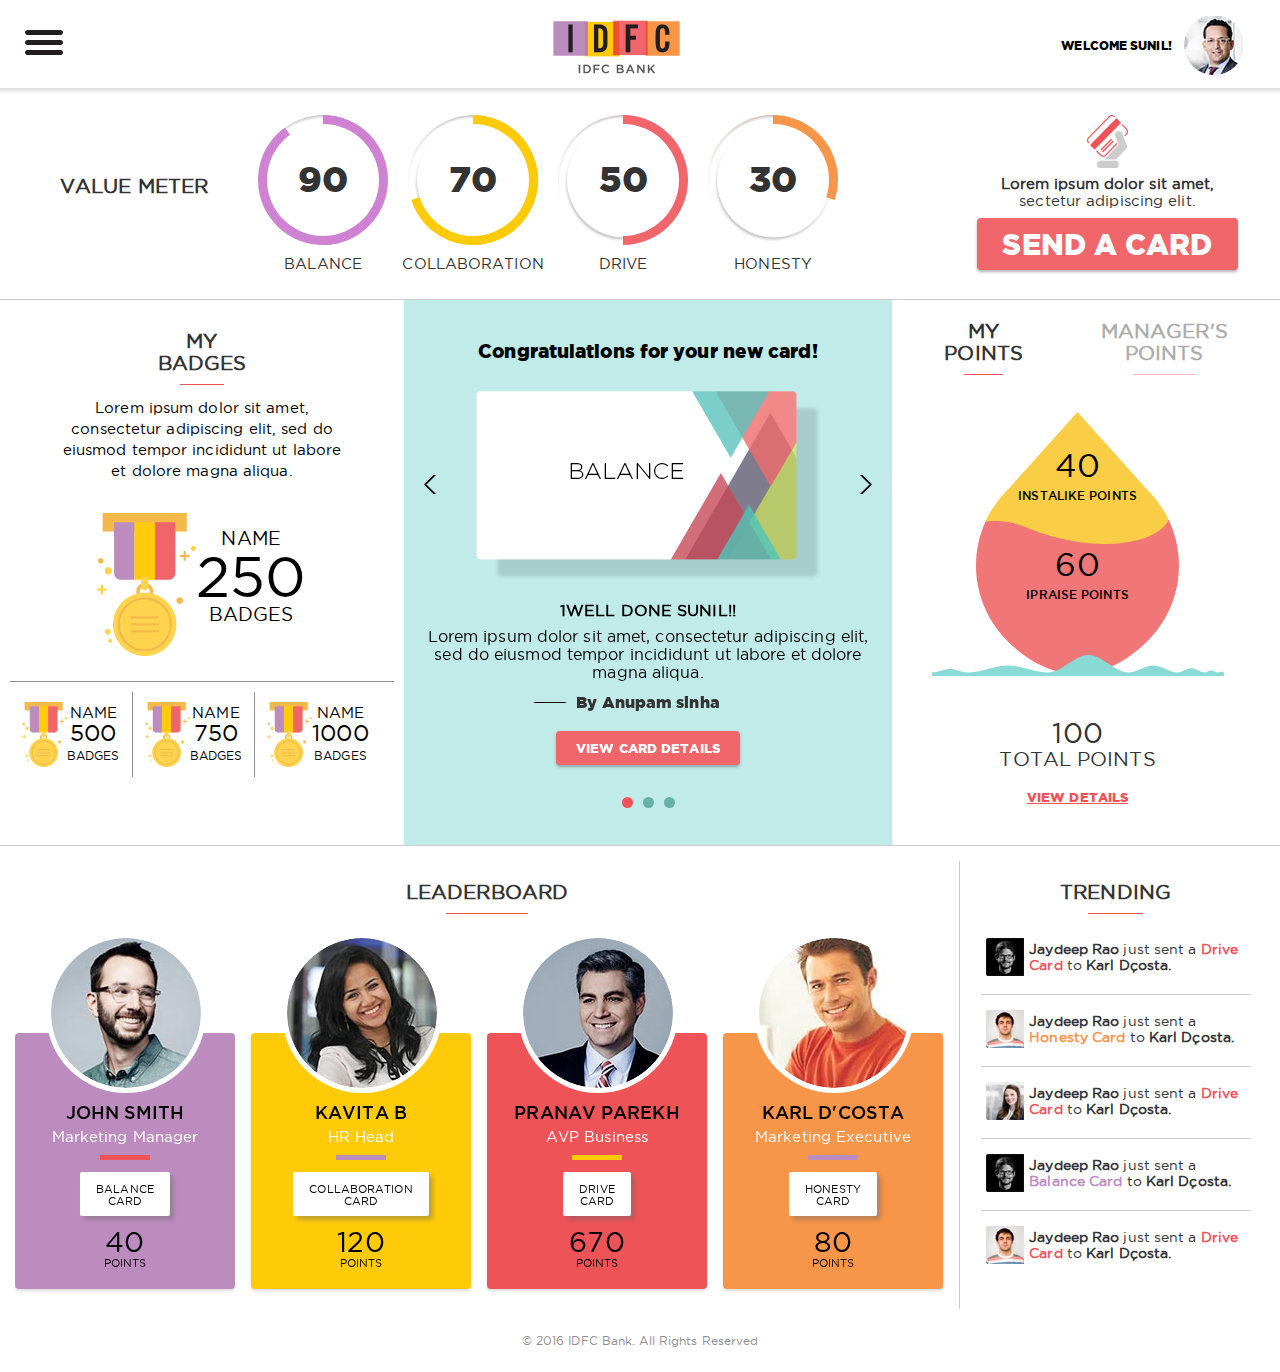
==== index.html @ 2888570b "initial commit" ====
<!DOCTYPE HTML>
<html>
<head>
<meta http-equiv="Content-Type" content="text/html; charset=utf-8" />
<meta name="viewport" content="width=device-width, initial-scale=1, maximum-scale=1,  user-scalable = no"/>
<title>IDFC</title>
<link type="text/css" rel="stylesheet" href="css/common.css">
<link type="text/css" rel="stylesheet" href="css/media.css">
<link type="text/css" rel="stylesheet" href="css/owl.carousel.css">
<script type="text/javascript" src="js/jquery-1.10.2.min.js"></script>
<script type="text/javascript" src="js/owl.carousel.min.js"></script>
<script type="text/javascript" src="js/main.js"></script>
</head>
<body>
<header>
  <div class="container">
    <div class="leftheader">
      <div class="menucontainer"><span class="menu"></span>
        <nav>
          <ul>
            <li class="purple"><a href="javascript:;">Navigation 1</a></li>
            <li class="yellow"><a href="javascript:;">Navigation 2</a></li>
            <li class="pink"><a href="javascript:;">Navigation 3</a></li>
            <li class="orange"><a href="javascript:;">Navigation 4</a></li>
            <li class="purple"><a href="javascript:;">Navigation 5</a></li>
            <li class="yellow"><a href="javascript:;">Navigation 6</a></li>
          </ul>
        </nav>
      </div>
    </div>
    <div class="rightheader">
      <div class="logo"><img src="images/logo.png" alt="IDFC"/></div>
      <div class="welcome"><img src="images/sunil.jpg" alt="Sunil"/>
        <p>Welcome Sunil!</p>
      </div>
    </div>
  </div>
</header>
<section id="toparea">
  <div class="container">
    <div class="valuemeter">
      <h2><span>Value Meter</span></h2>
      <div class="accorddetail">
        <ul>
          <li>
            <div class="progress-bar position" data-percent="90" data-duration="" data-color="#fff,#ce82d1"></div>
            <p>Balance</p>
          </li>
          <li>
            <div class="progress-bar position" data-percent="70" data-duration="" data-color="#fff,#ffcb08"></div>
            <p>collaboration</p>
          </li>
          <li>
            <div class="progress-bar position" data-percent="50" data-duration="" data-color="#fff,#f1666a"></div>
            <p>Drive</p>
          </li>
          <li>
            <div class="progress-bar position" data-percent="30" data-duration="" data-color="#fff,#f79548"></div>
            <p>Honesty</p>
          </li>
        </ul>
      </div>
      <div class="bars">
        <div class="bar purple"></div>
        <div class="bar yellow"></div>
        <div class="bar pink"></div>
        <div class="bar orange"></div>
      </div>
    </div>
    <div class="sendacard"> <img src="images/sendacard-icon.png" alt=""/>
      <p><strong>Lorem ipsum dolor sit amet, </strong> sectetur adipiscing elit.</p>
      <p class="button"><a href="javascript:;">Send a card</a></p>
    </div>
  </div>
</section>
<div class="clear"></div>
<section id="midcontent">
  <div class="container"> 
    <!-- My Badges -->
    <div class="mybadges">
      <h2 class="pseudo_border">My <br>
        Badges</h2>
      <p>Lorem ipsum dolor sit amet, 
        consectetur adipiscing elit, sed do 
        eiusmod tempor incididunt ut labore et dolore magna aliqua. </p>
      <ul class="firstactive">
        <li>
          <div class="inner">
          <img src="images/badge.png" alt=""/>
          <p> Name <span class="value">250</span> <span class="badges">Badges</span></p>
        </li>
        <li><img src="images/badge.png" alt=""/>
          <p> Name <span class="value">500</span> <span class="badges">Badges</span></p>
        </li>
        <li><img src="images/badge.png" alt=""/>
          <p> Name <span class="value">750</span> <span class="badges">Badges</span></p>
        </li>
        <li><img src="images/badge.png" alt=""/>
          <p> Name <span class="value">1000</span> <span class="badges">Badges</span></p>
        </li>
      </ul>
    </div>
    <!-- /My Badges --> 
    <!-- Card Details -->
    <div class="carddetails">
      <h2>Congratulations for your new card!</h2>
      <div id="carddetails-owl-demo" class="owl-carousel owl-theme">
        <div class="item">
          <div class="carddetail"> <img src="images/balance-card.png" alt=""/>
            <p><span>1Well Done Sunil!!</span>Lorem ipsum dolor sit amet, consectetur adipiscing elit, sed do 
              eiusmod tempor incididunt ut labore et dolore magna aliqua. </p>
            <div class="carddetailsnamecontainer">
              <h3>By Anupam sinha</h3>
            </div>
            <p class="button"><a href="javascript:;">View Card Details</a></p>
          </div>
        </div>
        <div class="item">
          <div class="carddetail"> <img src="images/balance-card.png" alt=""/>
            <p><span>2Well Done Sunil!!</span>Lorem ipsum dolor sit amet, consectetur adipiscing elit, sed do 
              eiusmod tempor incididunt ut labore et dolore magna aliqua. </p>
            <div class="carddetailsnamecontainer">
              <h3>By Anupam sinha</h3>
            </div>
            <p class="button"><a href="javascript:;">View Card Details</a></p>
          </div>
        </div>
        <div class="item">
          <div class="carddetail"> <img src="images/balance-card.png" alt=""/>
            <p><span>3Well Done Sunil!!</span>Lorem ipsum dolor sit amet, consectetur adipiscing elit, sed do 
              eiusmod tempor incididunt ut labore et dolore magna aliqua. </p>
            <div class="carddetailsnamecontainer">
              <h3>By Anupam sinha</h3>
            </div>
            <p class="button"><a href="javascript:;">View Card Details</a></p>
          </div>
        </div>
      </div>
    </div>
    <!-- Card Details --> 
    <!-- My - Manager Points -->
    <div class="my_managerpoints">
      <ul class="tab">
        <li>
          <h2 class="pseudo_border">My<br>
            Points</h2>
        </li>
        <li>
          <h2 class="pseudo_border">Manager's<br>
            Points</h2>
        </li>
      </ul>
      <div class="tabdetail">
        <div id="animatebounce"> <img src="images/mypoints-image.png" alt="" />
          <div class="instalike">
            <p class="value">40 <span>instalike Points</span></p>
          </div>
          <div class="ipraise">
            <p class="value">60 <span>ipraise Points</span></p>
          </div>
        </div>
        <div id="animatewave"> <img src="images/waveanimate.png" alt=""/> </div>
        <p class="totalpoints"><span>100</span>Total Points</p>
        <p class="link"><a href="javascript:;">View Details</a></p>
      </div>
      <div class="tabdetail"> <img src="images/bulb-raise.png" alt=""  class="bulbraise"/>
        <div class="bulb"> <img src="images/managerpoints-image.png" alt=""/>
          <div class="shared">
            <p class="value">70 <span>shared Points</span></p>
          </div>
          <div class="balance">
            <p class="value">80 <span>Balance Points</span></p>
          </div>
        </div>
        <p class="totalpoints"><span>150</span>Total Points</p>
        <p class="link"><a href="javascript:;">View Details</a></p>
      </div>
    </div>
    <!-- /My - Manager Points --> 
  </div>
</section>
<div class="clear"></div>
<div class="container">
  <section id="leaderboard">
    <h2 class="pseudo_border">Leaderboard</h2>
    <div id="leaderboard-owl-demo" class="owl-carousel owl-theme">
      <div class="item">
        <div class="leaderboardbox purple">
          <div class="leaderboardboxphoto"><img src="images/john-smith.jpg" alt=""/></div>
          <h2>John Smith</h2>
          <h3>Marketing Manager</h3>
          <span class="divider pink"></span>
          <p class="button"><a href="javascript:;">Balance<br>
            Card</a></p>
          <p class="points"><span>40</span> points</p>
        </div>
      </div>
      <div class="item">
        <div class="leaderboardbox yellow">
          <div class="leaderboardboxphoto"><img src="images/kavita-b.jpg" alt=""/></div>
          <h2>Kavita B</h2>
          <h3>HR Head</h3>
          <span class="divider purple"></span>
          <p class="button"><a href="javascript:;">collaboration<br>
            Card</a></p>
          <p class="points"><span>120</span> points</p>
        </div>
      </div>
      <div class="item">
        <div class="leaderboardbox pink">
          <div class="leaderboardboxphoto"><img src="images/pranav-parekh.jpg" alt=""/></div>
          <h2>Pranav Parekh</h2>
          <h3>AVP Business</h3>
          <span class="divider yellow"></span>
          <p class="button"><a href="javascript:;">Drive<br>
            Card</a></p>
          <p class="points"><span>670</span> points</p>
        </div>
      </div>
      <div class="item">
        <div class="leaderboardbox orange">
          <div class="leaderboardboxphoto"><img src="images/karl.jpg" alt=""/></div>
          <h2>Karl D'Costa</h2>
          <h3>Marketing Executive</h3>
          <span class="divider purple"></span>
          <p class="button"><a href="javascript:;">Honesty<br>
            Card</a></p>
          <p class="points"><span>80</span> points</p>
        </div>
      </div>
    </div>
  </section>
  <section id="trending">
    <h2 class="pseudo_border">Trending</h2>
    <ul>
      <li> <img src="images/trending1.jpg" alt="">
        <p><strong>Jaydeep Rao</strong> just sent a <span class="pinktext">Drive Card</span> to <strong>Karl D&ccedil;osta.</strong></p>
      </li>
      <li> <img src="images/trending2.jpg" alt="">
        <p><strong>Jaydeep Rao</strong> just sent a <span class="orangetext">Honesty Card</span> to <strong>Karl D&ccedil;osta.</strong></p>
      </li>
      <li> <img src="images/trending3.jpg" alt="">
        <p><strong>Jaydeep Rao</strong> just sent a <span class="pinktext">Drive Card</span> to <strong>Karl D&ccedil;osta.</strong></p>
      </li>
      <li> <img src="images/trending1.jpg" alt="">
        <p><strong>Jaydeep Rao</strong> just sent a <span class="purpletext">Balance Card</span> to <strong>Karl D&ccedil;osta.</strong></p>
      </li>
      <li> <img src="images/trending2.jpg" alt="">
        <p><strong>Jaydeep Rao</strong> just sent a <span class="pinktext">Drive Card</span> to <strong>Karl D&ccedil;osta.</strong></p>
      </li>
    </ul>
  </section>
</div>
<footer>
  <p>&copy; 2016 IDFC Bank. All Rights Reserved</p>
</footer>
<div class="overlay"></div>
</body>
</html>
---- css/common.css ----
@charset "utf-8";
/* Fonts */

@font-face {
    font-family: 'gotham_htfbook';
    src: url('../fonts/gothamhtf-book_0-webfont.eot');
    src: url('../fonts/gothamhtf-book_0-webfont.eot?#iefix') format('embedded-opentype'),
         url('../fonts/gothamhtf-book_0-webfont.woff2') format('woff2'),
         url('../fonts/gothamhtf-book_0-webfont.woff') format('woff'),
         url('../fonts/gothamhtf-book_0-webfont.ttf') format('truetype'),
         url('../fonts/gothamhtf-book_0-webfont.svg#gotham_htfbook') format('svg');
    font-weight: normal;
    font-style: normal;

}
@font-face {
    font-family: 'gotham_htfblack';
    src: url('../fonts/gothamhtf-black_0-webfont.eot');
    src: url('../fonts/gothamhtf-black_0-webfont.eot?#iefix') format('embedded-opentype'),
         url('../fonts/gothamhtf-black_0-webfont.woff2') format('woff2'),
         url('../fonts/gothamhtf-black_0-webfont.woff') format('woff'),
         url('../fonts/gothamhtf-black_0-webfont.ttf') format('truetype'),
         url('../fonts/gothamhtf-black_0-webfont.svg#gotham_htfblack') format('svg');
    font-weight: normal;
    font-style: normal;

}

@font-face {
    font-family: 'gotham_htflight';
    src: url('../fonts/gothamhtf-light_0-webfont.eot');
    src: url('../fonts/gothamhtf-light_0-webfont.eot?#iefix') format('embedded-opentype'),
         url('../fonts/gothamhtf-light_0-webfont.woff2') format('woff2'),
         url('../fonts/gothamhtf-light_0-webfont.woff') format('woff'),
         url('../fonts/gothamhtf-light_0-webfont.ttf') format('truetype'),
         url('../fonts/gothamhtf-light_0-webfont.svg#gotham_htflight') format('svg');
    font-weight: normal;
    font-style: normal;

}

@font-face {
    font-family: 'gotham_htfmedium';
    src: url('../fonts/gothamhtf-medium_0-webfont.eot');
    src: url('../fonts/gothamhtf-medium_0-webfont.eot?#iefix') format('embedded-opentype'),
         url('../fonts/gothamhtf-medium_0-webfont.woff2') format('woff2'),
         url('../fonts/gothamhtf-medium_0-webfont.woff') format('woff'),
         url('../fonts/gothamhtf-medium_0-webfont.ttf') format('truetype'),
         url('../fonts/gothamhtf-medium_0-webfont.svg#gotham_htfmedium') format('svg');
    font-weight: normal;
    font-style: normal;

}

/* /Fonts */

/* Reset CSS Start*/
* { margin: 0; padding: 0; border: none; outline: none; }
.clear { font-size: 1%; height: 0; line-height: 0; width: 0; float: none; clear: both; }
.clearfix:after {
	content: ".";
	display: block;
	clear: both;
	visibility: hidden;
	line-height: 0;
	height: 0;
}
.clearfix {display: inline-block;}
input, textarea { outline: none; -webkit-appearance: none; border-radius: 0; -webkit-border-radius: 0 }
input::-webkit-input-placeholder, textarea::-webkit-input-placeholder { color: #fff; opacity: 1; filter: alpha(opacity=100)}
input::-moz-placeholder, textarea::-moz-placeholder { /* Firefox 19+ */color: #fff;opacity: 1; filter: alpha(opacity=100)}
input:-ms-input-placeholder, textarea:-ms-input-placeholder { color: #fff;opacity: 1; filter: alpha(opacity=100)}
input:-moz-placeholder, textarea:-moz-placeholder { /* Firefox 18- */ color: #fff;opacity: 1; filter: alpha(opacity=100)}
ul { list-style: none; }
:focus { outline: 0; }/* remember to highlight inserts somehow! */
img, img a { border: 0; outline: 0; }
a { text-decoration: none; outline: none;  }
a.selected {cursor: default; }
a:hover { text-decoration: none; }
img { border: none; }
html { width: 100%; height: 100%; overflow-x: hidden; -webkit-text-size-adjust: 100%; }
h1, h2, h3, h4, h5 table, table tr td, table tr th { border: none }
textarea { resize: none; border: none; outline: none; background: none }
body { margin: 0; padding: 0px; font-size: 62.5%; font-weight: normal; font-family:'gotham_htfbook', Arial; background: #fff; color: #333; overflow-x: hidden; font-kerning: none; letter-spacing: 0.01em }
input { background: none; }
header, footer, section, aside, nav, article, figure { display: block; padding: 0; margin: 0; box-sizing: border-box}
.fl { float: left!important; }
.fr { float: right!important; }
.alignCenter { text-align: center!important; }
.alignLeft { text-align:left!important; }
.relative { position: relative; }
.noborder { border: none!important; }
.bgNone { background: none!important; }
.nopadding { padding: 0!important; }
.noMargin { margin: 0!important; }
.overlay { background: #000; opacity: 0.8; filter: alpha(opacity=80); display: none; height: 100%; left: 0; position: fixed; top: 88px; width: 100%; z-index: 4; }
/* Reset CSS End*/

.container { width: 1280px; margin: 0 auto; box-sizing: border-box}
.bars { display: none}
header { background: url(../images/bg-header.png) repeat-x bottom left; padding: 1.5em; float: left; width: 100%; position: relative}
.menucontainer { width: 40px; float: left; padding: 1.5em 1em}
.menu { background: url(../images/bg-menu-open.png) no-repeat 0 0; cursor: pointer; width: 38px; height: 27px; display: block;transition: background 0.3s ease 0s}
.menu.active { background-position: 0 -40px}
.leftheader {float: left; width: 42% }
.rightheader {float: left; width: 54%}
.logo { width: 127px; float: left}
.logo img { margin: 0.5em 0 0}
.welcome { padding: 0 0 0.5em 1em; float: right; text-align: right}
.welcome p { font-size: 1.2em; color: #000; font-family: 'gotham_htfblack'; text-transform: uppercase; float: right; padding: 2em 1em 0 0; text-align: right}
.welcome img { border-radius: 50%; float: right}
nav {position: absolute; background: #fff; width: 320px; height: 200px; left:-320px; z-index: 5; top: 88px}
nav ul li a { text-transform: uppercase; color: #fff; font-size: 1.4em; padding: 1em 1.5em; font-weight: bold; display: block}
/* Leader Board */
#leaderboard {text-align: center; padding: 2em 0 0 1.5em; box-sizing: border-box; float: left; width: 75%; border-right: 1px solid #cacaca}
#leaderboard .owl-carousel .owl-item {padding: 130px 0 20px}
.leaderboardbox { 
    width: 220px; -webkit-border-radius: 4px;
	-moz-border-radius: 4px;
	border-radius: 4px; margin: 0 0 0 0; float: left; box-sizing: border-box; padding: 6em 2em 2em; text-align: center; position: relative;
-webkit-box-shadow: 0px 2px 3px 0px rgba(102,102,102,0.22);
-moz-box-shadow: 0px 2px 3px 0px rgba(102,102,102,0.22);
box-shadow: 0px 2px 3px 0px rgba(102,102,102,0.22);
}
.leaderboardboxphoto { position: absolute; top: -100px; left: 14%; background: #fff; width: 150px; height: 150px; border-radius: 50%; border: 5px solid #fff; overflow: hidden}
.leaderboardboxphoto img { border-radius: 50%}
.leaderboardbox h2 { color: #000; font-family: 'gotham_htfmedium'; font-size: 1.8em; text-transform: uppercase; padding: 0.5em 0 0.3em; font-weight: normal}
.leaderboardbox h3 { color: #fff; font-size: 1.5em; font-weight: normal}
.leaderboardbox span.divider { width: 50px; height: 5px; display: inline-block; margin: 1em 0}
.leaderboardbox p.button a { background: #fff;-webkit-border-radius: 2px;
	-moz-border-radius: 2px;
	border-radius: 2px; color: #000; display: inline-block; padding: 1em 1.5em 0.8em; text-transform: uppercase; font-size: 1.1em;
-webkit-box-shadow: 4px 4px 4px 0px rgba(102,102,102,0.4);
-moz-box-shadow: 4px 4px 4px 0px rgba(102,102,102,0.4);
box-shadow: 4px 4px 4px 0px rgba(102,102,102,0.4);
}
p.points { color: #000; text-transform: uppercase; font-size: 1.1em; padding: 1em 0 0}
p.points span { font-size: 2.5em; display: block}
.purple {background-color: #bd8cbf}
.orange {background-color: #f79548}
.yellow {background-color: #ffcb08}
.pink {background-color: #ee5358}
.purpletext {color: #bd8cbf}
.orangetext {color: #f79548}
.yellowtext {color: #ffcb08}
.pinktext {color: #ee5358}
/* /Leader Board */

/* Trending */
#trending { text-align: center; width: 21%; float: right; margin: 0 3em 0 1em; box-sizing: border-box}
#trending h2 { text-align: center; margin: 1em 0}
#trending ul li { text-align: left; padding: 1.5em 0.5em 1.8em; border-top: 1px solid #cacaca; float: left; width: 100%; box-sizing: border-box}
#trending ul li:first-child { border: none}
#trending ul li img { width: 38px; height: 38px; float: left; padding-right: 5px; -webkit-border-radius: 2px;
	-moz-border-radius: 2px;
	border-radius: 2px; width: 38px; height: 38px}
#trending ul li p { float: left; font-size: 1.4em; width: 213px; padding-top: 0.2em}
#trending ul li p span { font-weight: bold}
/* /Trending */

/* Send a card */
.sendacard { width: 265px; float: right; text-align: center; padding: 2em 4em 2.5em 3em}
.sendacard p { padding: 0.3em 0; font-size: 1.5em}
.sendacard p.button a { font-size: 1.9em; font-family: 'gotham_htfblack'; color: #fff; padding:10px 25px; background-color: #f1666a;-webkit-border-radius: 4px;
	-moz-border-radius: 4px;
	border-radius: 4px; display: inline-block; text-transform: uppercase;
-webkit-box-shadow: 0px 2px 3px 0px rgba(102,102,102,0.5);
-moz-box-shadow: 0px 2px 3px 0px rgba(102,102,102,0.5);
box-shadow: 0px 2px 3px 0px rgba(102,102,102,0.5);}
/* /Send a card */
#midcontent { border-top: 1px solid #cacaca; border-bottom: 1px solid #cacaca; margin: 0 0 1.5em; float: left; width: 100%}

/* my_managerpoints Points */
.my_managerpoints { width: 29%; padding: 2em 0.5em; box-sizing: border-box; float: left;text-align: center;  }
.my_managerpoints ul.tab.single li { width: 98%; box-sizing: border-box; padding: 0}
.my_managerpoints ul.tab { float: left; width: 100%; padding-bottom: 3em}
.my_managerpoints ul.tab li { width: 48%; box-sizing: border-box; display: inline-block; padding: 0 1.5em; opacity:0.4; cursor: pointer}
.my_managerpoints ul.tab li.selected { opacity: 1}
.my_managerpoints ul.tab li:first-child { float: left}
.my_managerpoints p.totalpoints { font-size: 2em; text-transform: uppercase; padding: 1em 0}
.my_managerpoints p.totalpoints span { font-size: 1.4em; display: block}
.my_managerpoints p a { color: #ee5358; text-decoration: underline; font-size: 1.3em; font-family: 'gotham_htfblack'; text-transform: uppercase}
.tabdetail { display: none}
#animatebounce { padding-top: 1.7em }
/* my_managerpoints Points */

/* Card details */
.carddetails { width: 35%; background-color: #c1ebe8; padding: 4em 2em 3em; text-align: center; float: left}
.carddetails h2 { font-size: 1.9em;font-family: 'gotham_htfblack'; color: #000; font-weight: normal; padding-bottom: 1.5em}

.carddetails h3 {
  display: inline-block;
  padding: 0 10px;
  position: relative;
    font-size: 1.6em;
    font-family: 'gotham_htfblack';
    font-weight: normal
}

.carddetails h3:before/*,
.carddetails h3:after*/ {
  background: #000;
  content: "";
  display: block;
  height: 1px;
  position: absolute;
    top: 50%;
  width: 20%;
}
.carddetails h3:before {
  right: 100%;
}
/*.carddetails h3:after {
  left: 100%;
}*/
.carddetails p { font-size: 1.6em; color: #000; padding: 1.2em 0 0.8em}
.carddetails p span { display: block; text-transform: uppercase; font-weight: bold; padding-bottom: 0.5em}
.carddetailsnamecontainer {
  
  text-align: center;
}
.carddetails p.button a { font-size: 0.8em; font-family: 'gotham_htfblack'; color: #fff; padding:10px 20px; background-color: #f1666a;-webkit-border-radius: 4px;
	-moz-border-radius: 4px;
	border-radius: 4px; display: inline-block; text-transform: uppercase;
-webkit-box-shadow: 0px 2px 3px 0px rgba(102,102,102,0.5);
-moz-box-shadow: 0px 2px 3px 0px rgba(102,102,102,0.5);
box-shadow: 0px 2px 3px 0px rgba(102,102,102,0.5);}

.carddetails .owl-dots { padding: 1.5em 0 0}
.carddetails .owl-dots .owl-dot { display: inline; margin: 0 auto}
#leaderboard .owl-dots .owl-dot { display: none}
.carddetails .owl-dots .owl-dot span, #leaderboard .owl-dots .owl-dot span {
    background: #66b0a5;
    
    border-radius: 20px;
    display: inline-block;
    height: 11px;
    margin: 5px;
    opacity: 1;
    width: 11px;
}
.carddetails .owl-dots .owl-dot.active span, #leaderboard .owl-dots .owl-dot.active span {
    background: #ee5358;
}
.carddetails .owl-controls .owl-nav div.owl-prev, .carddetails .owl-controls .owl-nav div.owl-next, #leaderboard .owl-controls .owl-nav div.owl-prev, #leaderboard .owl-controls .owl-nav div.owl-next {
    background: url(../images/carousel-arrows.png) no-repeat 0 0;
    height: 19px;
    position: absolute;
    text-indent: -9999px;
    top: 20%;
    width: 14px;
    
}

.carddetails .owl-controls .owl-nav div.owl-next, #leaderboard .owl-controls .owl-nav div.owl-next {
     background-position: right top;
    right: 0;
    
    
}
#leaderboard .owl-controls .owl-nav div.owl-prev, #leaderboard .owl-controls .owl-nav div.owl-next { top: 50%}
#leaderboard .owl-controls .owl-nav div.owl-prev { left: -30px}
#leaderboard .owl-controls .owl-nav div.owl-next { right: -30px}

/* /Card details */

/* My Badges */
.mybadges { width: 30%; padding: 3em 1em 2em; float: left; text-align: center}
.mybadges p { font-size: 1.5em; color: #000; padding: 1.5em 3em; line-height: 1.4em}
h2.pseudo_border {
    position:relative;
    display:inline-block;
    font-size: 2em;
    text-transform: uppercase
}
.pseudo_border:after {
    content:'';
    position:absolute;
    left:0;right:0;
    top:100%;
    margin: 10px auto;
    width:50%;
    height:1px;
    background:#ee5358;
}
.mybadges ul li {
    float: left;
    padding:2em 1.8em;
    box-sizing: border-box; width: 49%;
      
    
}
.mybadges ul li:nth-child(even) {
    border-left: 1px solid #8c8c8c
}

.mybadges ul li:nth-child(3n), .mybadges ul li:nth-child(4n) {  
  border-top: 1px solid #8c8c8c
}

.mybadges ul li img { width: 70px; height: auto; float: left}
.mybadges ul li p {padding: 0; float:left; text-transform: uppercase}
.mybadges ul li p span.value { display: block; font-size: 1.5em}
.mybadges ul li p span.badges { font-size: 0.8em}

/* First active */
.mybadges ul.firstactive li { border-top: none; width: auto; padding: 1em 1.2em;border-left: 1px solid #8c8c8c;}
.mybadges ul.firstactive li img { width: 45px}
.mybadges ul.firstactive li:nth-child(2) {border: none}
.mybadges ul.firstactive li .inner { width: 210px; margin: 0 auto}
.mybadges ul.firstactive li:first-child { border-left: none; width: 100%; text-align: center; border-bottom: 1px solid #8c8c8c; padding-bottom: 2.5em; margin-bottom: 1em}
.mybadges ul.firstactive li:first-child img {width: 100%; max-width: 99px}
.mybadges ul.firstactive li:first-child p { font-size: 1.9em; line-height: 2em;padding: 0.3em 0 0}
.mybadges ul.firstactive li:first-child p span.value { font-size: 3em }
.mybadges ul.firstactive li:first-child p span.badges { font-size: 1em}
/* First active */
/* /My Badges */

/* Progress bar */
.position {
  float: left;
  margin: 20px 10px 10px;
}

.progress-bar {
  position: relative;
  height: 130px;
  width: 130px;
}

.progress-bar div {
  position: absolute;
  height: 130px;
  width: 130px;
  border-radius: 50%;
}

/*.progress-bar div span {
  position: absolute;
  font-family: Arial;
  font-size: 25px;
  line-height: 175px;
  height: 175px;
  width: 175px;
  left: 12.5px;
  top: 12.5px;
  text-align: center;
  border-radius: 50%;
  background-color: white;
}*/
.progress-bar div span {
    background-color: white;
    border-radius: 50%;
    font-family: 'gotham_htfblack';
    font-size: 3.6em;
    height: 112px;
    left: 9px;
    line-height: 109px;
    position: absolute;
    text-align: center;
    top: 9px;
    width: 112px;
}

.progress-bar .background { /*background-color: #b3cef6;*/ background: url(../images/arc.gif) no-repeat 0 0!important;}

.progress-bar .rotate {
  clip: rect(0 65px 130px 0);
  /*background-color: #4b86db;*/
}

.progress-bar .left {
  clip: rect(0 65px 130px 0);
  opacity: 1;
  /*background-color: #b3cef6;*/
    background: url(../images/arc.gif) no-repeat 0 0!important;
}

.progress-bar .right {
  clip: rect(0 65px 130px 0);
  transform: rotate(180deg);
  opacity: 0;
  /*background-color: #4b86db;*/
    
}
 @keyframes 
toggle {  0% {
 opacity: 0;
}
 100% {
 opacity: 1;
}
}
.accorddetail ul li { float: left; width: 150px}
.accorddetail ul li p { text-align: center; text-transform: uppercase; font-size: 1.5em}
.valuemeter h2 { font-size: 2em; text-transform: uppercase; padding: 4em 2em 0 3em; text-align: center; float: left}
.accorddetail { float: left; width: 600px}
/* /Progress bar */


/* Footer */
footer { width: 100%; float: left; clear: both}
footer { text-align: center; padding: 2.5em}
footer p { font-size: 1.2em; color: #909090}

/* /Footer */
.tabdetail{float:left; width:100%;}
#animatebounce{position:relative;}
.instalike, .ipraise, .shared, .balance{position:absolute; top:56px; left:0;right:0;}
.ipraise{top:155px;}
.shared{top:25px;}
.balance{top:105px;}
.instalike p, .ipraise p, .shared p, .balance p{font-family: 'gotham_htfbook'; font-size:3.2em; text-align:center; line-height:30px; color:#000000;}
.instalike p span, .ipraise p span, .shared p span, .balance p span{font-family: 'gotham_htfmedium'; text-transform:uppercase; font-size:12px;  display:block;}
#animatewave{position:relative; top:-20px;    -webkit-animation: water-back-animation-2 3s infinite ease-in-out; -moz-animation: water-back-animation-2 5s infinite ease-in-out; -o-animation: water-back-animation-2 5s infinite ease-in-out;-ms-animation: water-back-animation-2 5s infinite ease-in-out; animation: water-back-animation-2 3s infinite ease-in-out;}
.bulb{margin-top:-70px; position:relative;}
@-webkit-keyframes water-back-animation-2 {
0%   {left: 10px;}
25%  {left: 15px;}
70%  {left: 20px;}
100% {left: 10px;}
}
@-moz-keyframes water-back-animation-2 {
0%   {left: 10px;}
25%  {left: 12px;}
70%  {left: 14px;}
100% {left: 10px;}
}
@-o-keyframes water-back-animation-2 {
0% {left: 10px;}
25%  {left: 12px;}
70%  {left: 14px;}
100% {left: 10px;}
}
---- css/media.css ----
@media only screen and (max-width : 1279px)  {
    .container { width: 100%; max-width: 1279px}
	.leftheader { width: 40% }
.rightheader {float: right;width: 60%; }
    .accorddetail { float: none}
    .valuemeter h2 { float: none; padding: 1em 0 0}
    #leaderboard .owl-dots .owl-dot { display: inline; margin: 0 auto}
}
    


@media only screen and (min-width : 1024px) and (max-width : 1279px) {
.valuemeter { float: left; width: 70%;}
    .sendacard {padding: 4em 2em 2em}
    #midcontent { margin-top: 2em}
    .accorddetail { margin: 0 auto; width: 600px}
    #leaderboard .owl-carousel { width: 450px; margin: 0 auto}
    #leaderboard {width: 70%; padding-left: 0; padding-bottom: 1.5em}
    #trending { width: 30%; margin: 0; padding: 0 2em; box-sizing: border-box}
    .mybadges ul.firstactive li p { font-size: 1.2em}
    .mybadges ul.firstactive li img { width: 30px}
    .mybadges ul.firstactive li { width: 33%; padding: 1em}
    .mybadges ul li img { width: 45px}
    .mybadges p { padding: 1.5em 0.5em}
    .carddetails img { width: 90%; height: auto}
    #leaderboard .owl-controls .owl-nav div.owl-next {right: -25px}

}

@media only screen and (max-width : 1023px){
    .my_managerpoints { width: 300px; margin: 0 auto; float: none}
    .my_managerpoints ul.tab { padding-top: 2em}
}


@media only screen and (min-width : 768px) and (max-width : 1023px) {
    .valuemeter { float: left; width: 55%}
	.accorddetail { width: 300px; margin: 0 auto}
    .sendacard {padding: 12em 4em 0 3em}
    #midcontent { margin-top: 2em}
    #leaderboard .owl-carousel { width: 220px; margin: 0 auto}
    #leaderboard {width: 50%; padding-left: 0; padding-bottom: 1.5em}
    #trending { width: 50%; margin: 0; padding: 0 2em; box-sizing: border-box}
    .mybadges { width: 50%; box-sizing: border-box}
    .mybadges ul.firstactive li { width: 33%; padding: 1em}
    .mybadges ul li img { width: 45px}
    .mybadges ul.firstactive li img { width: 30px}
    .mybadges  p {padding-left: 0; padding-right: 0}
    .mybadges ul.firstactive li p { font-size: 1.2em}
    .carddetails { width: 50%; box-sizing: border-box; padding: 2em 2em 1em}
    .carddetails img { width: 90%; height: auto}
    .carddetails p { font-size: 1.4em}
    .carddetails .owl-controls .owl-nav div.owl-prev {left: -8px}
    .carddetails .owl-controls .owl-nav div.owl-next {right: -8px}
}



@media only screen and (max-width : 767px) {

    #midcontent { margin-top: 0}
    .welcome p { display: none}
    header { background: none}
    .valuemeter { float: left; width: 100%}
    .valuemeter h2 { cursor: pointer;font-size: 2em; font-family: 'gotham_htfblack'; font-weight: normal; text-align: center; text-transform: uppercase; padding: 0}
    .valuemeter h2 span {background: url(../images/bg-valuemeter.png) no-repeat 5px 6px; padding: 0 0 0 1.5em }
    .valuemeter h2.active span {background: url(../images/bg-valuemeter-active.png) no-repeat 5px 6px; padding: 0 0 0 1.5em }
    .accorddetail { display: none; width: 600px; margin: 0 auto; }
    .bars { width: 100%; float: left; display: block; margin: 1.3em 0 0}
    .bar { width: 25%; font-size: 1px; height: 6px; float: left}
    .sendacard {background: #ececec; padding: 2em; width: 100%; box-sizing: border-box}
    
    .sendacard img { display: none}
    .sendacard p.button a { font-size: 1.6em}
    
    #leaderboard .owl-carousel { width: 220px; margin: 0 auto}
    #leaderboard {width: 50%; padding-left: 0; padding-bottom: 1.5em}
    #trending { width: 50%; margin: 0; padding: 0 2em; box-sizing: border-box}
    .mybadges { width: 50%; box-sizing: border-box}
    .mybadges ul.firstactive li { width: 33%; padding: 1em}
    .mybadges ul li img { width: 45px}
    .mybadges ul.firstactive li img { width: 30px}
    .mybadges  p {padding-left: 0; padding-right: 0}
    .mybadges ul.firstactive li p { font-size: 1.2em}
    .carddetails { width: 50%; box-sizing: border-box; padding: 2em 2em 1em}
    .carddetails img { width: 90%; max-width: 345px; height: auto}
    .carddetails p { font-size: 1.4em}
    .carddetails .owl-controls .owl-nav div.owl-prev {left: -10px}
    .carddetails .owl-controls .owl-nav div.owl-next {right: -5px}
}

@media only screen and (min-width : 480px) and (max-width : 639px) {
    .accorddetail { width: 300px}
   
     #leaderboard { border-bottom: 1px solid #cacaca; width: 100%; padding-left: 0; padding-bottom: 1.5em}
    #trending { width: 90%; margin: 0 auto; padding: 0; float: none}
         .mybadges { width: 100%; max-width: 320px; margin: 0 auto; float: none; box-sizing: border-box}
    .mybadges ul.firstactive li { width: auto}
    /*.mybadges ul li img { width: 45px}
    .mybadges ul.firstactive li img { width: 30px}
    .mybadges  p {padding-left: 0; padding-right: 0}
    .mybadges ul.firstactive li p { font-size: 1.2em}*/
    .carddetails { width: 100%; margin-top: 2em}
    #carddetails-owl-demo.owl-carousel { width: 100%; max-width: 480px; margin: 0 auto}
   
   
}



@media only screen and (max-width : 479px) {
    #carddetails-owl-demo.owl-carousel { width: 100%; max-width: 480px; margin: 0 auto}
    .carddetails { width: 100%; margin-top: 2em}
        .mybadges { width: 100%; max-width: 320px; margin: 0 auto; float: none; box-sizing: border-box}
    .mybadges ul.firstactive li { width: auto}
    /*.mybadges ul li img { width: 45px}
    .mybadges ul.firstactive li img { width: 30px}
    .mybadges  p {padding-left: 0; padding-right: 0}
    .mybadges ul.firstactive li p { font-size: 1.2em}*/
     #leaderboard {border-left: none; border-bottom: 1px solid #cacaca; width: 100%; padding-left: 0; padding-bottom: 1.5em}
    #trending { width: 90%; margin: 0 auto; padding: 0; float: none}
    
   
    .accorddetail { width: 300px}
    .menucontainer {padding: 1.5em 0.5em}
    .logo img { width: 99px; height: auto; margin: 1.2em 0 0}
   .leftheader { width: 31% }
.rightheader { width: 69%; }
    
}
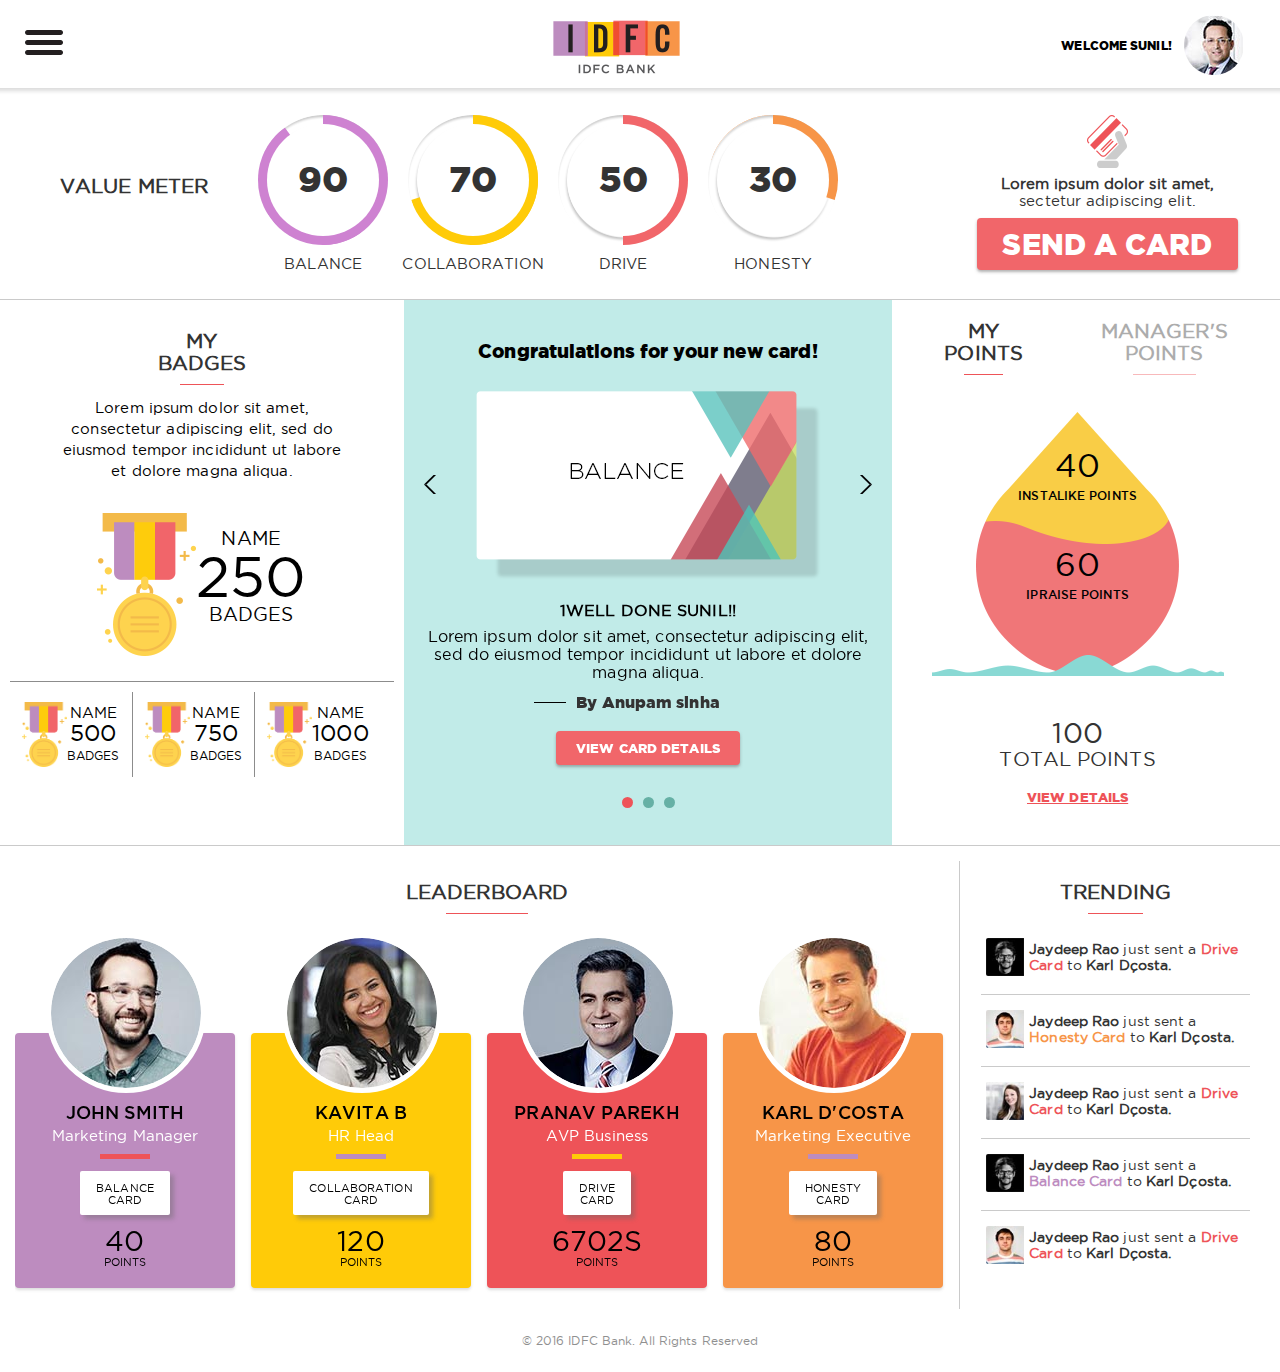
==== commit 7df940b9: "fixed now" ====
--- a/index.html
+++ b/index.html
@@ -214,7 +214,7 @@
           <span class="divider yellow"></span>
           <p class="button"><a href="javascript:;">Drive<br>
             Card</a></p>
-          <p class="points"><span>670</span> points</p>
+          <p class="points"><span>6702s</span> points</p>
         </div>
       </div>
       <div class="item">
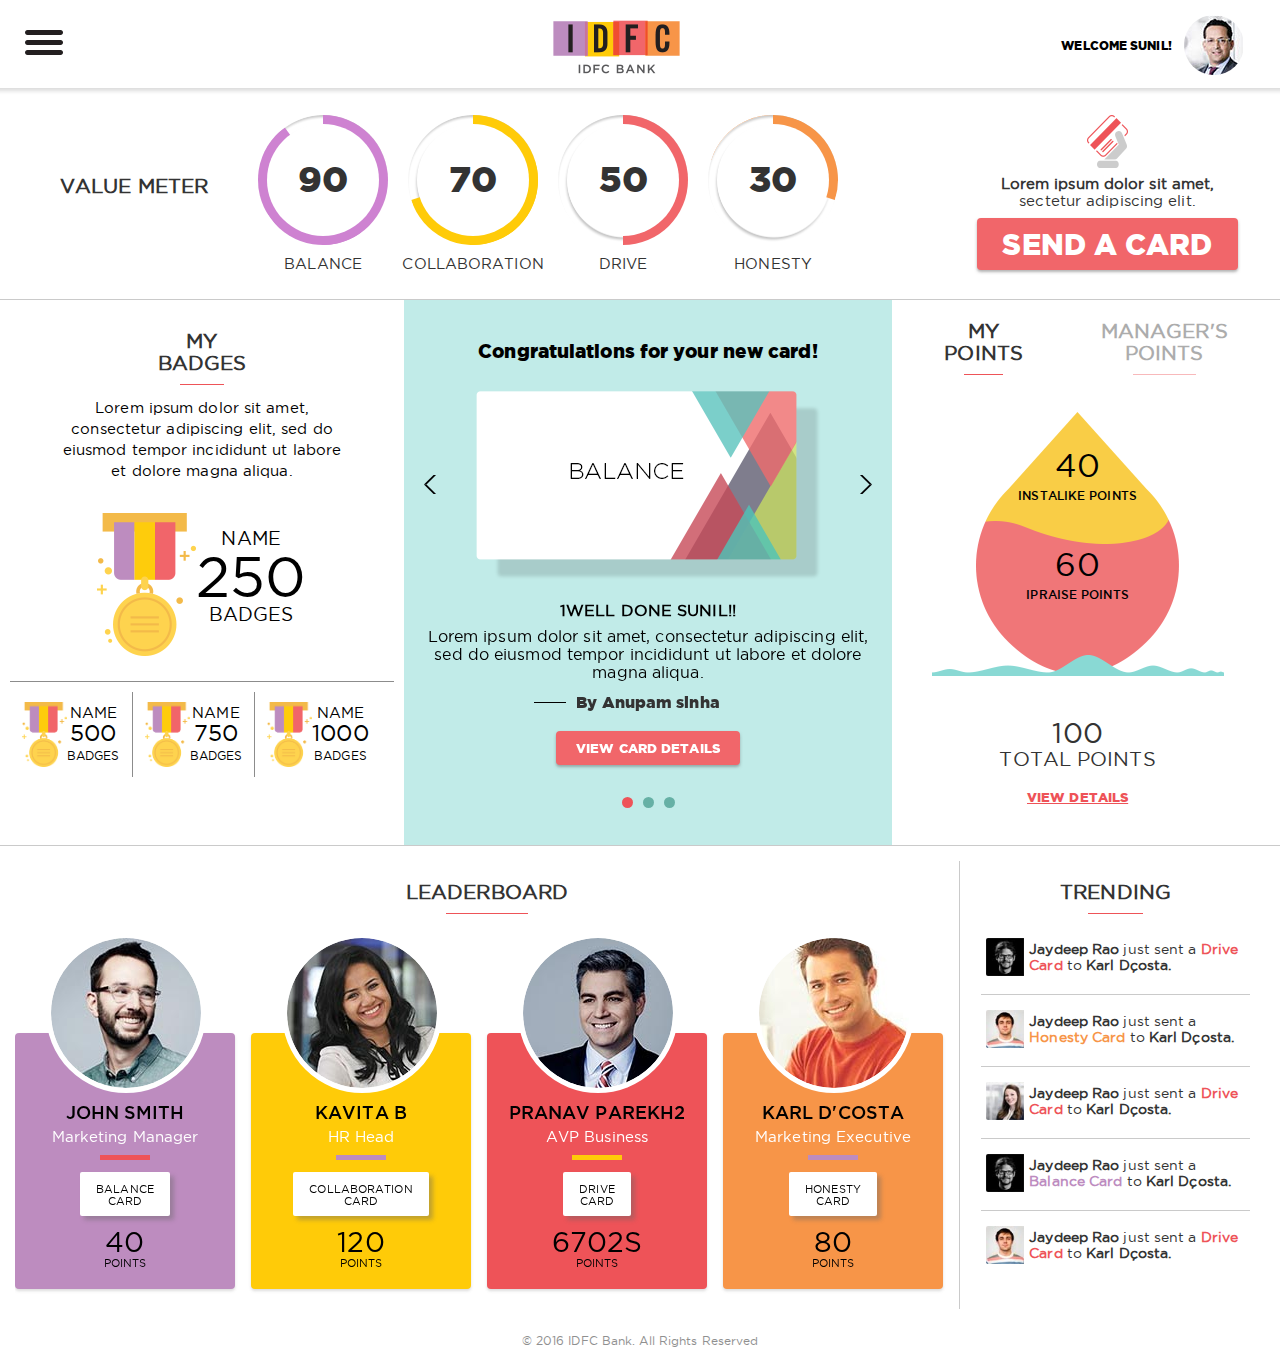
==== commit 4804228d: "added2" ====
--- a/index.html
+++ b/index.html
@@ -209,7 +209,7 @@
       <div class="item">
         <div class="leaderboardbox pink">
           <div class="leaderboardboxphoto"><img src="images/pranav-parekh.jpg" alt=""/></div>
-          <h2>Pranav Parekh</h2>
+          <h2>Pranav Parekh2</h2>
           <h3>AVP Business</h3>
           <span class="divider yellow"></span>
           <p class="button"><a href="javascript:;">Drive<br>
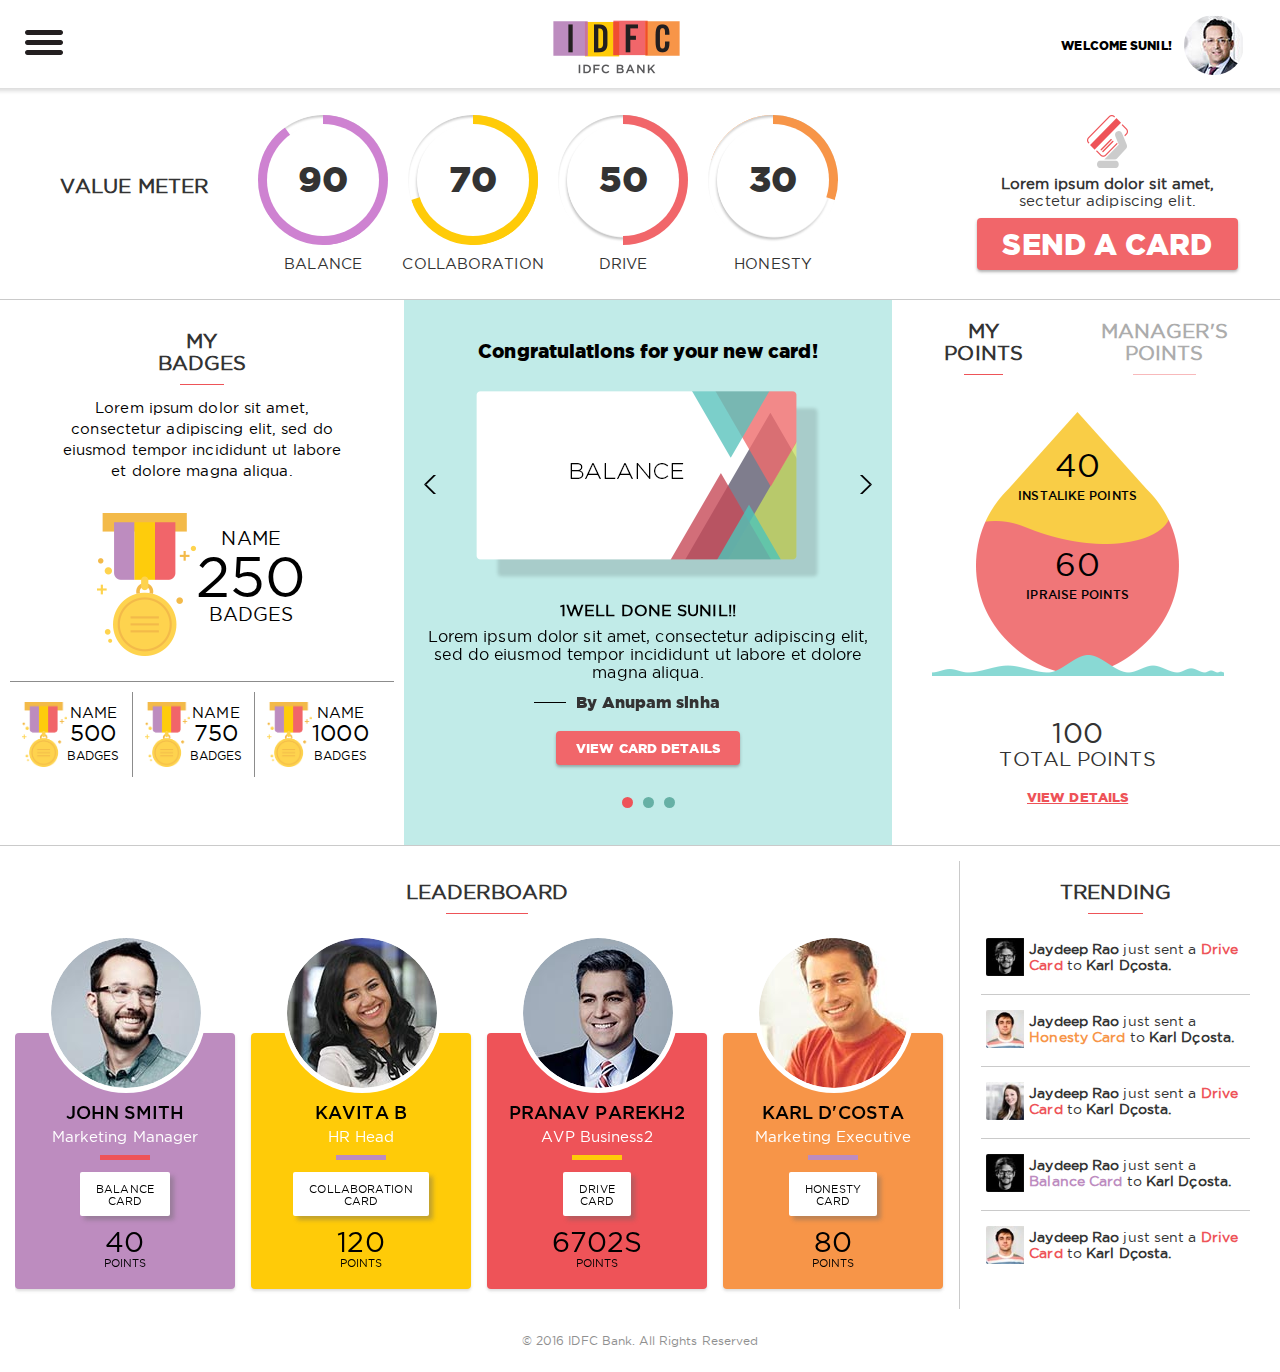
==== commit 2f3bf966: "add" ====
--- a/index.html
+++ b/index.html
@@ -210,7 +210,7 @@
         <div class="leaderboardbox pink">
           <div class="leaderboardboxphoto"><img src="images/pranav-parekh.jpg" alt=""/></div>
           <h2>Pranav Parekh2</h2>
-          <h3>AVP Business</h3>
+          <h3>AVP Business2</h3>
           <span class="divider yellow"></span>
           <p class="button"><a href="javascript:;">Drive<br>
             Card</a></p>
